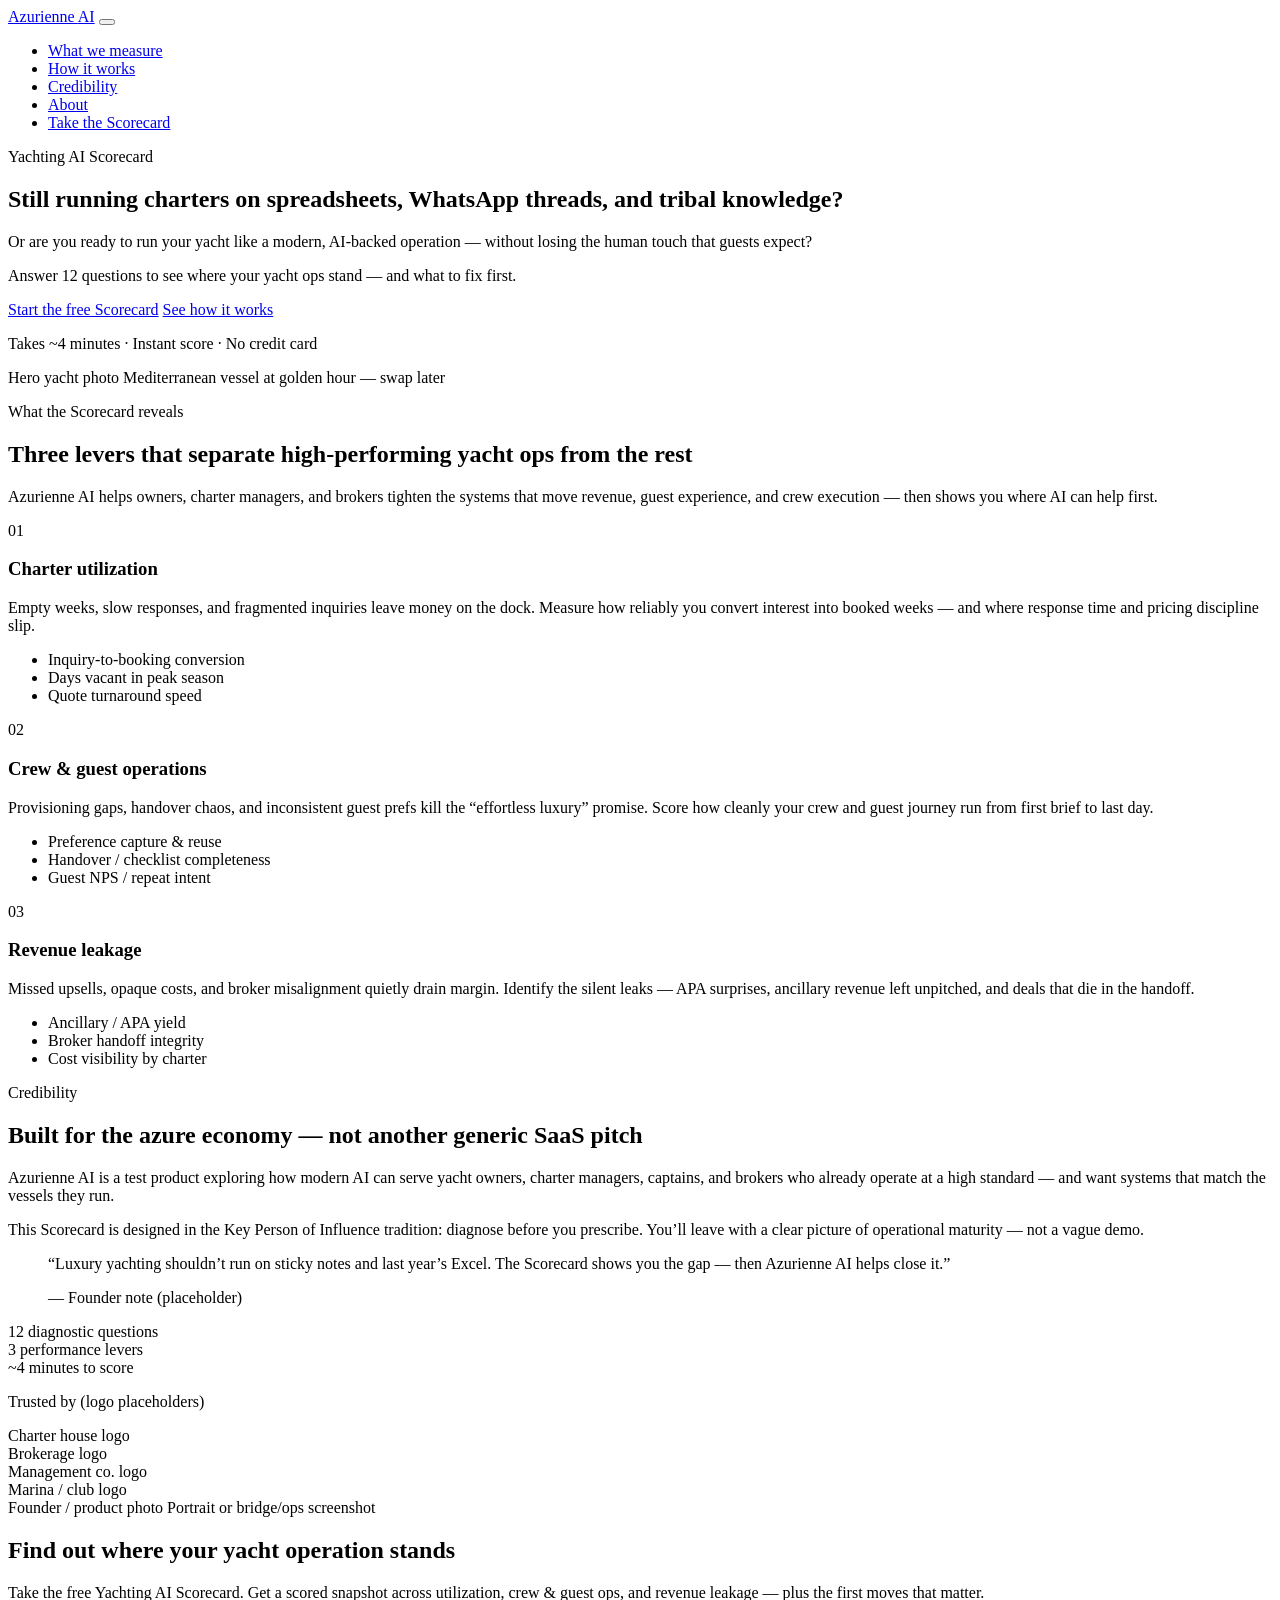
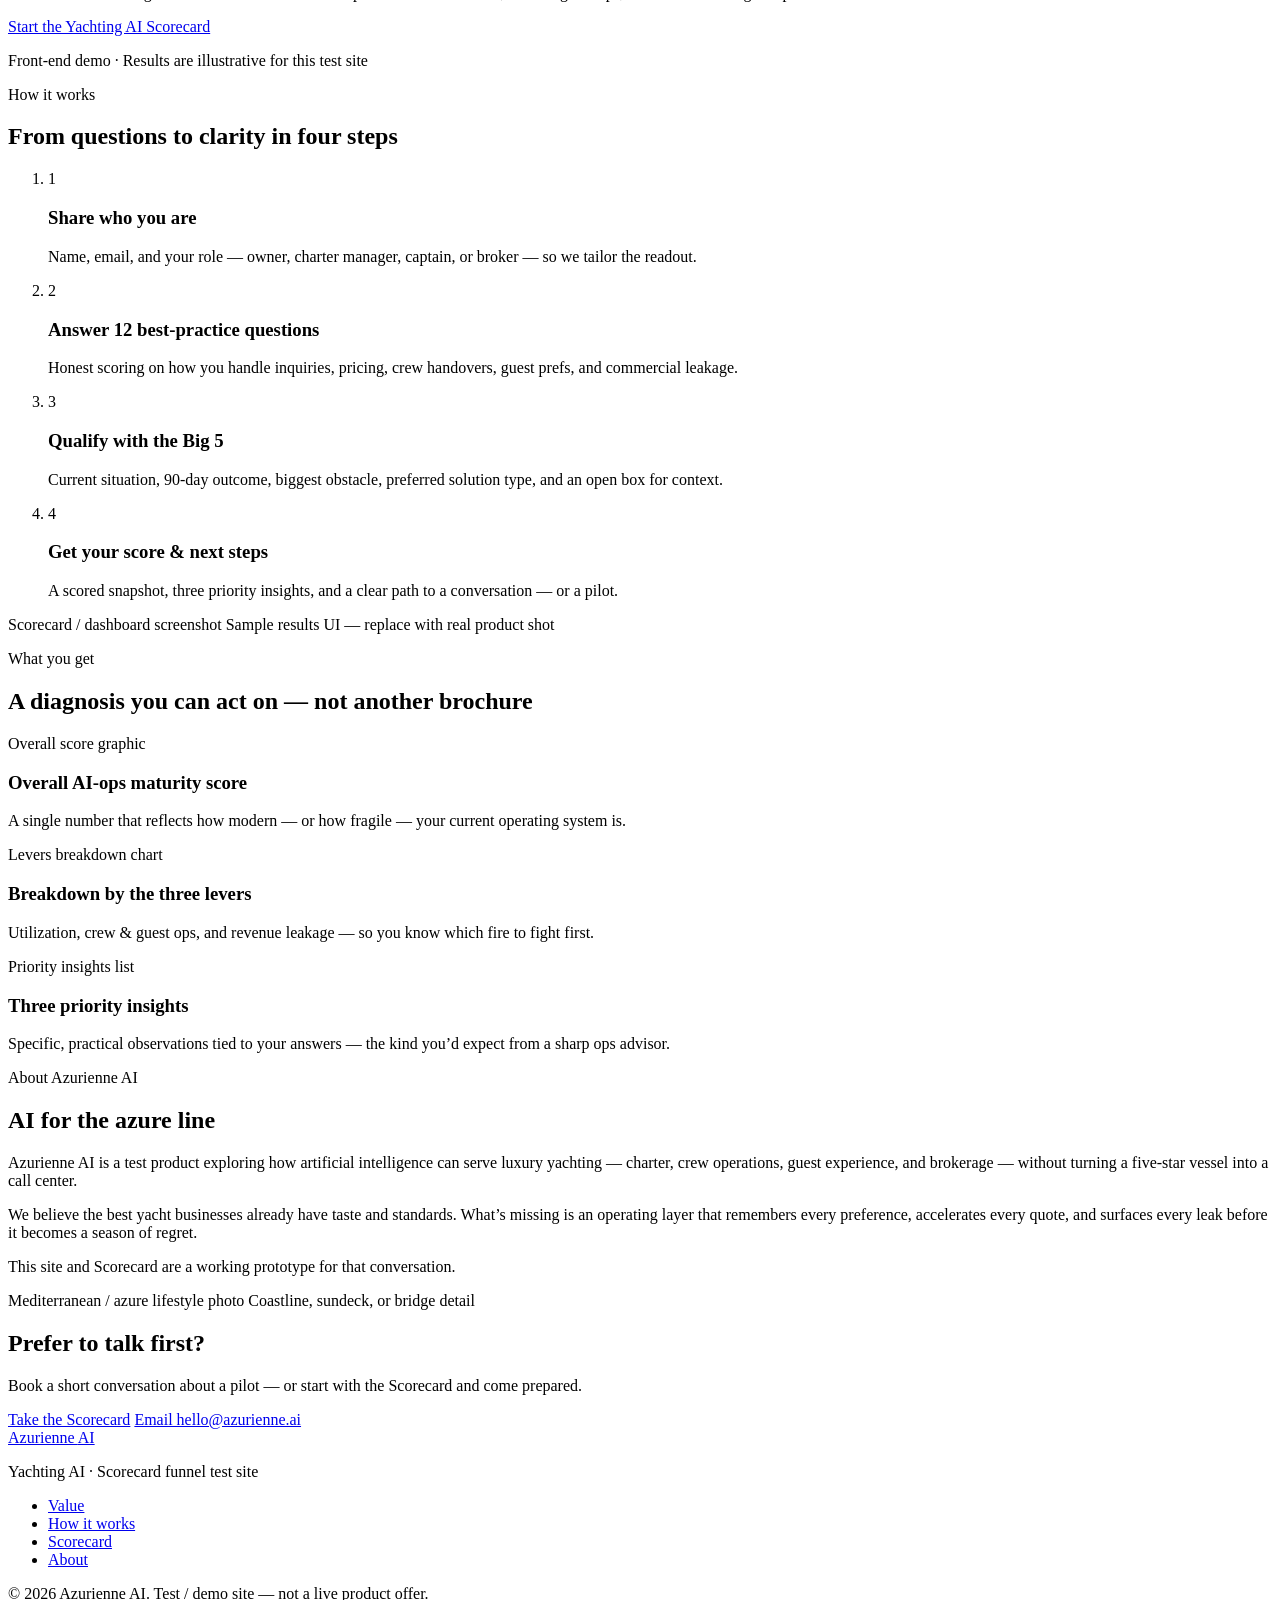
==== index.html @ e201a932 "Add index.html" ====
<!DOCTYPE html>
<html lang="en">
<head>
  <meta charset="UTF-8" />
  <meta name="viewport" content="width=device-width, initial-scale=1.0" />
  <meta name="description" content="Azurienne AI — Discover how AI-ready your yacht operation is. Take the free Yachting AI Scorecard." />
  <title>Azurienne AI | Yachting AI Scorecard</title>
  <link rel="preconnect" href="https://fonts.googleapis.com" />
  <link rel="preconnect" href="https://fonts.gstatic.com" crossorigin />
  <link href="https://fonts.googleapis.com/css2?family=Cormorant+Garamond:ital,wght@0,500;0,600;0,700;1,500&family=Outfit:wght@300;400;500;600;700&display=swap" rel="stylesheet" />
  <link rel="stylesheet" href="styles.css" />
</head>
<body>
  <!-- Sticky nav -->
  <header class="site-header" id="top">
    <nav class="nav" aria-label="Primary">
      <a class="logo" href="index.html">Azurienne <span>AI</span></a>
      <button class="nav-toggle" type="button" aria-expanded="false" aria-controls="nav-menu" aria-label="Open menu">
        <span></span><span></span><span></span>
      </button>
      <ul class="nav-links" id="nav-menu">
        <li><a href="#value">What we measure</a></li>
        <li><a href="#how">How it works</a></li>
        <li><a href="#credibility">Credibility</a></li>
        <li><a href="#about">About</a></li>
        <li><a class="btn btn-primary btn-nav" href="scorecard.html">Take the Scorecard</a></li>
      </ul>
    </nav>
  </header>

  <main>
    <!-- 1. HOOK -->
    <section class="hook" id="hook">
      <div class="container hook-grid">
        <div class="hook-copy">
          <p class="eyebrow">Yachting AI Scorecard</p>
          <h1>Still running charters on spreadsheets, WhatsApp threads, and tribal knowledge?</h1>
          <p class="hook-alt">Or are you ready to run your yacht like a modern, AI-backed operation — without losing the human touch that guests expect?</p>

          <!-- 2. SUBHEADING -->
          <p class="subhead">Answer 12 questions to see where your yacht ops stand — and what to fix first.</p>
          <div class="hook-ctas">
            <a class="btn btn-primary btn-lg" href="scorecard.html">Start the free Scorecard</a>
            <a class="btn btn-ghost btn-lg" href="#how">See how it works</a>
          </div>
          <p class="hook-meta">Takes ~4 minutes · Instant score · No credit card</p>
        </div>
        <div class="hook-visual">
          <div class="img-placeholder img-hero" role="img" aria-label="Hero yacht photo placeholder">
            <span class="img-label">Hero yacht photo</span>
            <span class="img-hint">Mediterranean vessel at golden hour — swap later</span>
          </div>
        </div>
      </div>
    </section>

    <!-- 3. VALUE PROPOSITION — three measurable areas -->
    <section class="value" id="value">
      <div class="container">
        <p class="section-eyebrow">What the Scorecard reveals</p>
        <h2 class="section-title">Three levers that separate high-performing yacht ops from the rest</h2>
        <p class="section-lead">Azurienne AI helps owners, charter managers, and brokers tighten the systems that move revenue, guest experience, and crew execution — then shows you where AI can help first.</p>
        <div class="value-grid">
          <article class="value-card">
            <div class="value-num" aria-hidden="true">01</div>
            <h3>Charter utilization</h3>
            <p>Empty weeks, slow responses, and fragmented inquiries leave money on the dock. Measure how reliably you convert interest into booked weeks — and where response time and pricing discipline slip.</p>
            <ul class="value-metrics">
              <li>Inquiry-to-booking conversion</li>
              <li>Days vacant in peak season</li>
              <li>Quote turnaround speed</li>
            </ul>
          </article>
          <article class="value-card">
            <div class="value-num" aria-hidden="true">02</div>
            <h3>Crew & guest operations</h3>
            <p>Provisioning gaps, handover chaos, and inconsistent guest prefs kill the “effortless luxury” promise. Score how cleanly your crew and guest journey run from first brief to last day.</p>
            <ul class="value-metrics">
              <li>Preference capture & reuse</li>
              <li>Handover / checklist completeness</li>
              <li>Guest NPS / repeat intent</li>
            </ul>
          </article>
          <article class="value-card">
            <div class="value-num" aria-hidden="true">03</div>
            <h3>Revenue leakage</h3>
            <p>Missed upsells, opaque costs, and broker misalignment quietly drain margin. Identify the silent leaks — APA surprises, ancillary revenue left unpitched, and deals that die in the handoff.</p>
            <ul class="value-metrics">
              <li>Ancillary / APA yield</li>
              <li>Broker handoff integrity</li>
              <li>Cost visibility by charter</li>
            </ul>
          </article>
        </div>
      </div>
    </section>

    <!-- 4. CREDIBILITY -->
    <section class="credibility" id="credibility">
      <div class="container">
        <div class="cred-grid">
          <div class="cred-copy">
            <p class="section-eyebrow">Credibility</p>
            <h2 class="section-title">Built for the azure economy — not another generic SaaS pitch</h2>
            <p>Azurienne AI is a test product exploring how modern AI can serve yacht owners, charter managers, captains, and brokers who already operate at a high standard — and want systems that match the vessels they run.</p>
            <p>This Scorecard is designed in the Key Person of Influence tradition: diagnose before you prescribe. You’ll leave with a clear picture of operational maturity — not a vague demo.</p>
            <blockquote class="founder-note">
              <p>“Luxury yachting shouldn’t run on sticky notes and last year’s Excel. The Scorecard shows you the gap — then Azurienne AI helps close it.”</p>
              <footer>— Founder note (placeholder)</footer>
            </blockquote>
          </div>
          <div class="cred-side">
            <div class="metrics-row" aria-label="Placeholder metrics">
              <div class="metric">
                <span class="metric-value">12</span>
                <span class="metric-label">diagnostic questions</span>
              </div>
              <div class="metric">
                <span class="metric-value">3</span>
                <span class="metric-label">performance levers</span>
              </div>
              <div class="metric">
                <span class="metric-value">~4</span>
                <span class="metric-label">minutes to score</span>
              </div>
            </div>
            <p class="logo-bar-label">Trusted by (logo placeholders)</p>
            <div class="logo-bar">
              <div class="logo-ph" role="img" aria-label="Partner logo placeholder">Charter house logo</div>
              <div class="logo-ph" role="img" aria-label="Partner logo placeholder">Brokerage logo</div>
              <div class="logo-ph" role="img" aria-label="Partner logo placeholder">Management co. logo</div>
              <div class="logo-ph" role="img" aria-label="Partner logo placeholder">Marina / club logo</div>
            </div>
            <div class="img-placeholder img-cred" role="img" aria-label="Founder or product photo placeholder">
              <span class="img-label">Founder / product photo</span>
              <span class="img-hint">Portrait or bridge/ops screenshot</span>
            </div>
          </div>
        </div>
      </div>
    </section>

    <!-- 5. PRIMARY CTA -->
    <section class="primary-cta" id="cta">
      <div class="container cta-inner">
        <h2>Find out where your yacht operation stands</h2>
        <p>Take the free Yachting AI Scorecard. Get a scored snapshot across utilization, crew & guest ops, and revenue leakage — plus the first moves that matter.</p>
        <a class="btn btn-primary btn-lg" href="scorecard.html">Start the Yachting AI Scorecard</a>
        <p class="hook-meta">Front-end demo · Results are illustrative for this test site</p>
      </div>
    </section>

    <!-- Supporting: How it works -->
    <section class="how" id="how">
      <div class="container">
        <p class="section-eyebrow">How it works</p>
        <h2 class="section-title">From questions to clarity in four steps</h2>
        <ol class="steps">
          <li class="step">
            <span class="step-num">1</span>
            <h3>Share who you are</h3>
            <p>Name, email, and your role — owner, charter manager, captain, or broker — so we tailor the readout.</p>
          </li>
          <li class="step">
            <span class="step-num">2</span>
            <h3>Answer 12 best-practice questions</h3>
            <p>Honest scoring on how you handle inquiries, pricing, crew handovers, guest prefs, and commercial leakage.</p>
          </li>
          <li class="step">
            <span class="step-num">3</span>
            <h3>Qualify with the Big 5</h3>
            <p>Current situation, 90-day outcome, biggest obstacle, preferred solution type, and an open box for context.</p>
          </li>
          <li class="step">
            <span class="step-num">4</span>
            <h3>Get your score & next steps</h3>
            <p>A scored snapshot, three priority insights, and a clear path to a conversation — or a pilot.</p>
          </li>
        </ol>
        <div class="img-placeholder img-wide" role="img" aria-label="Scorecard dashboard screenshot placeholder">
          <span class="img-label">Scorecard / dashboard screenshot</span>
          <span class="img-hint">Sample results UI — replace with real product shot</span>
        </div>
      </div>
    </section>

    <!-- Supporting: What you get -->
    <section class="what-you-get" id="results-preview">
      <div class="container">
        <p class="section-eyebrow">What you get</p>
        <h2 class="section-title">A diagnosis you can act on — not another brochure</h2>
        <div class="get-grid">
          <article class="get-card">
            <div class="img-placeholder img-card" role="img" aria-label="Overall score graphic placeholder">
              <span class="img-label">Overall score graphic</span>
            </div>
            <h3>Overall AI-ops maturity score</h3>
            <p>A single number that reflects how modern — or how fragile — your current operating system is.</p>
          </article>
          <article class="get-card">
            <div class="img-placeholder img-card" role="img" aria-label="Three levers breakdown placeholder">
              <span class="img-label">Levers breakdown chart</span>
            </div>
            <h3>Breakdown by the three levers</h3>
            <p>Utilization, crew & guest ops, and revenue leakage — so you know which fire to fight first.</p>
          </article>
          <article class="get-card">
            <div class="img-placeholder img-card" role="img" aria-label="Priority insights list placeholder">
              <span class="img-label">Priority insights list</span>
            </div>
            <h3>Three priority insights</h3>
            <p>Specific, practical observations tied to your answers — the kind you’d expect from a sharp ops advisor.</p>
          </article>
        </div>
      </div>
    </section>

    <!-- Soft about -->
    <section class="about" id="about">
      <div class="container about-grid">
        <div>
          <p class="section-eyebrow">About Azurienne AI</p>
          <h2 class="section-title">AI for the azure line</h2>
          <p>Azurienne AI is a test product exploring how artificial intelligence can serve luxury yachting — charter, crew operations, guest experience, and brokerage — without turning a five-star vessel into a call center.</p>
          <p>We believe the best yacht businesses already have taste and standards. What’s missing is an operating layer that remembers every preference, accelerates every quote, and surfaces every leak before it becomes a season of regret.</p>
          <p>This site and Scorecard are a working prototype for that conversation.</p>
        </div>
        <div class="img-placeholder img-about" role="img" aria-label="Mediterranean coastline or yacht interior placeholder">
          <span class="img-label">Mediterranean / azure lifestyle photo</span>
          <span class="img-hint">Coastline, sundeck, or bridge detail</span>
        </div>
      </div>
    </section>

    <!-- Soft contact / pilot -->
    <section class="pilot" id="contact">
      <div class="container pilot-inner">
        <h2>Prefer to talk first?</h2>
        <p>Book a short conversation about a pilot — or start with the Scorecard and come prepared.</p>
        <div class="pilot-actions">
          <a class="btn btn-primary" href="scorecard.html">Take the Scorecard</a>
          <a class="btn btn-ghost" href="mailto:hello@azurienne.ai">Email hello@azurienne.ai</a>
        </div>
      </div>
    </section>
  </main>

  <footer class="site-footer">
    <div class="container footer-inner">
      <div class="footer-brand">
        <a class="logo" href="index.html">Azurienne <span>AI</span></a>
        <p>Yachting AI · Scorecard funnel test site</p>
      </div>
      <ul class="footer-links">
        <li><a href="#value">Value</a></li>
        <li><a href="#how">How it works</a></li>
        <li><a href="scorecard.html">Scorecard</a></li>
        <li><a href="#about">About</a></li>
      </ul>
      <p class="footer-note">© 2026 Azurienne AI. Test / demo site — not a live product offer.</p>
    </div>
  </footer>

  <script src="script.js"></script>
</body>
</html>
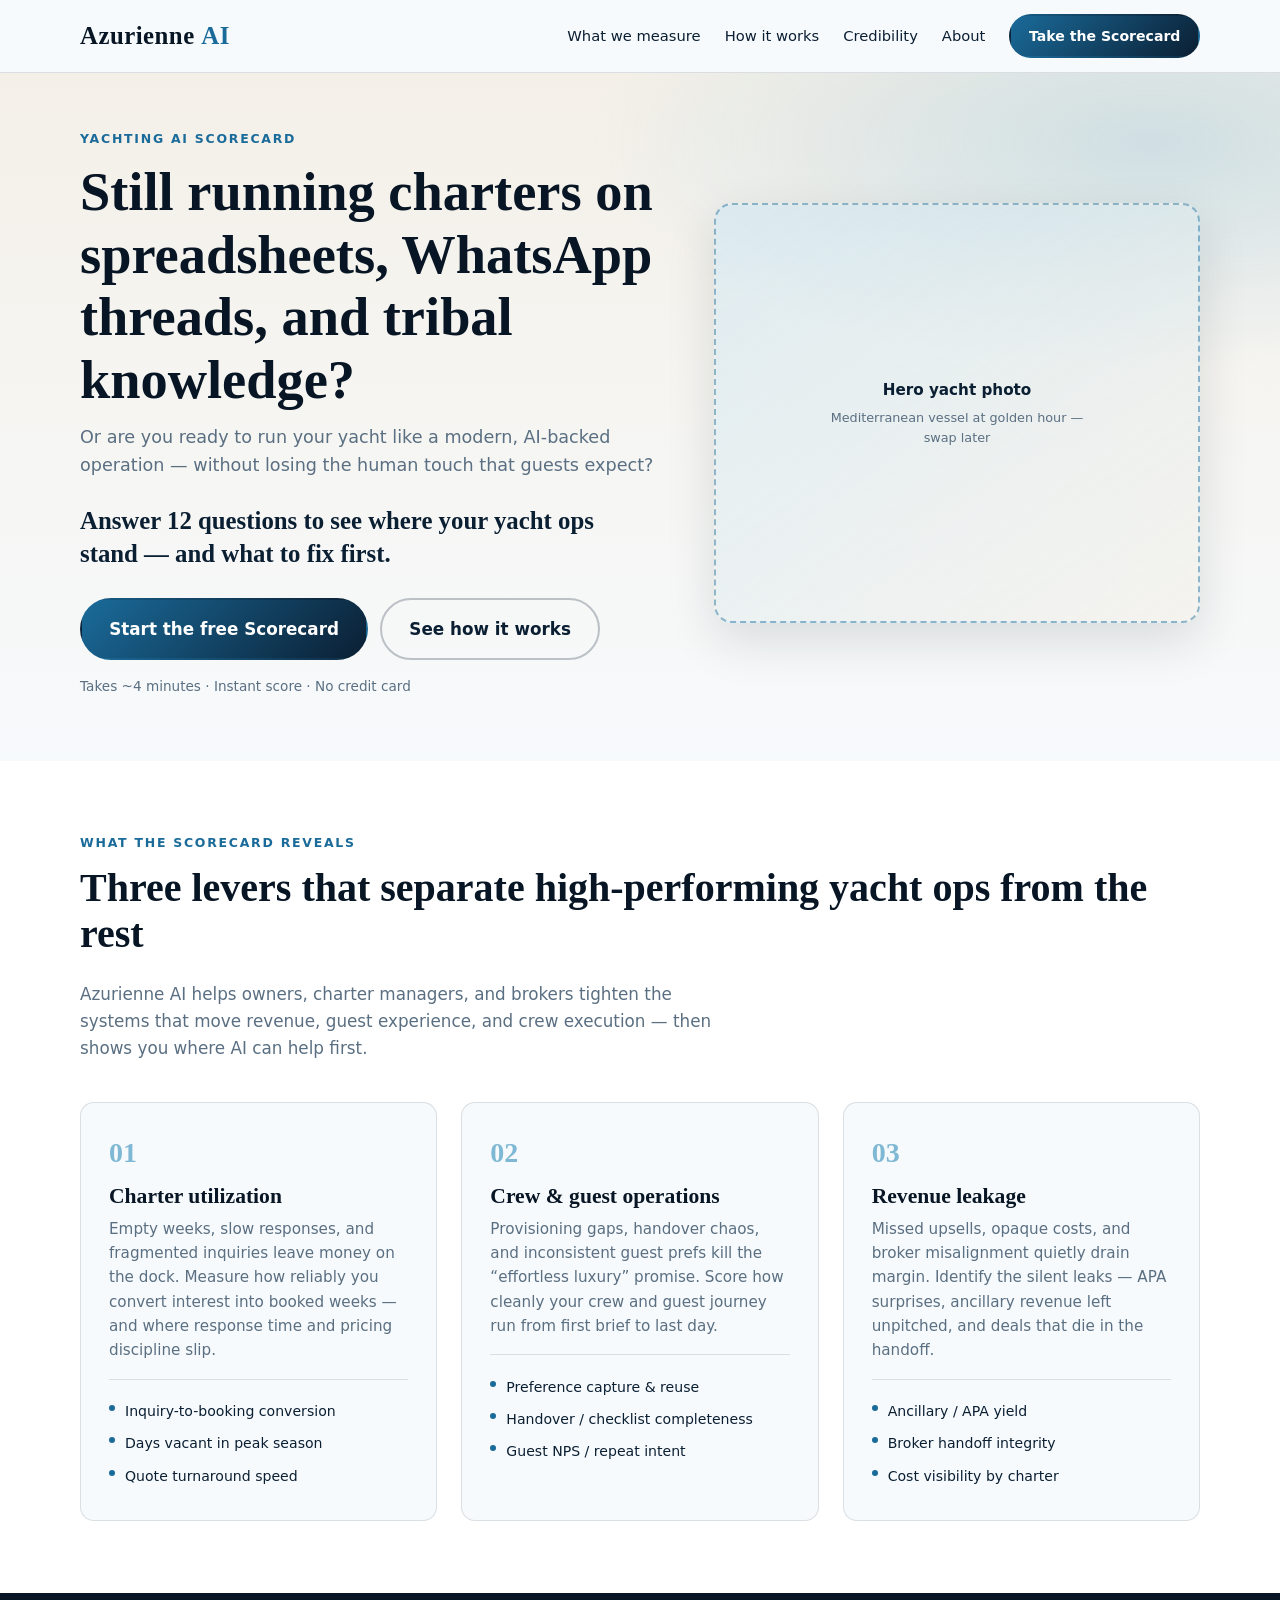
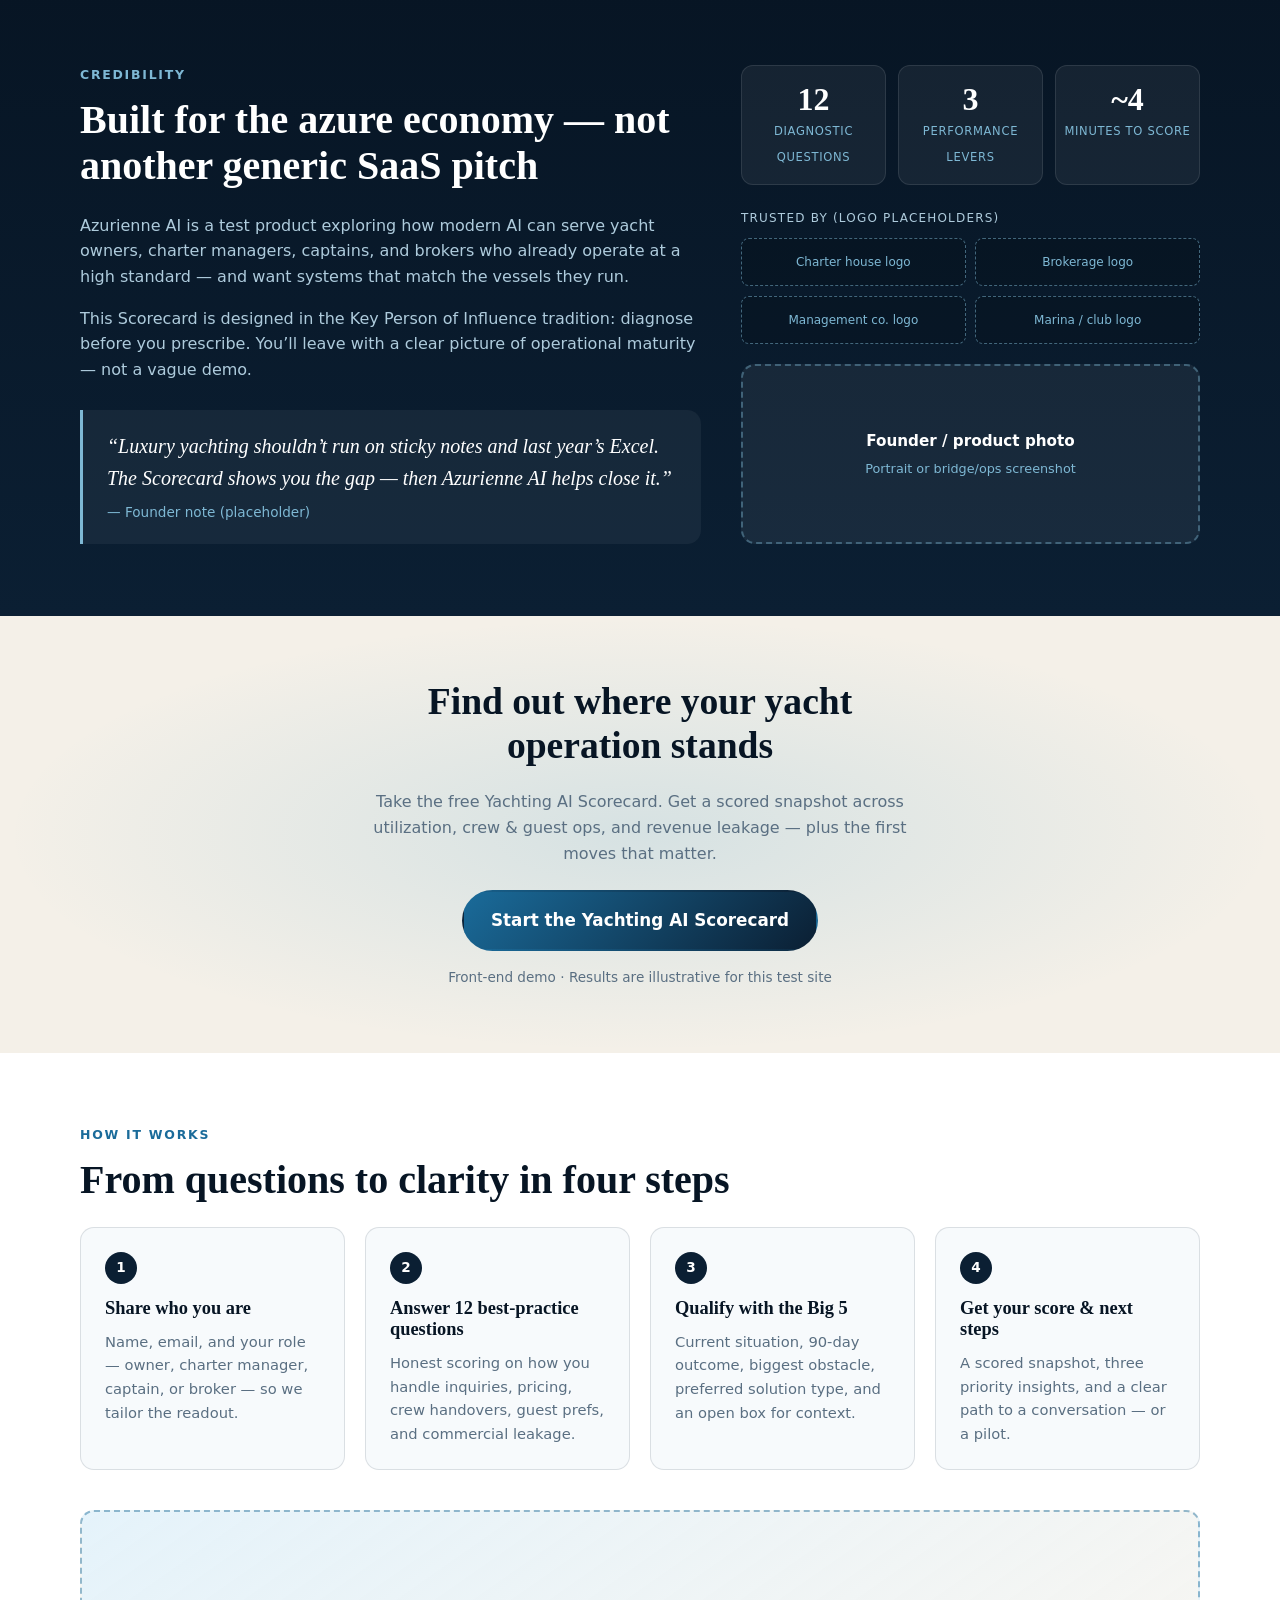
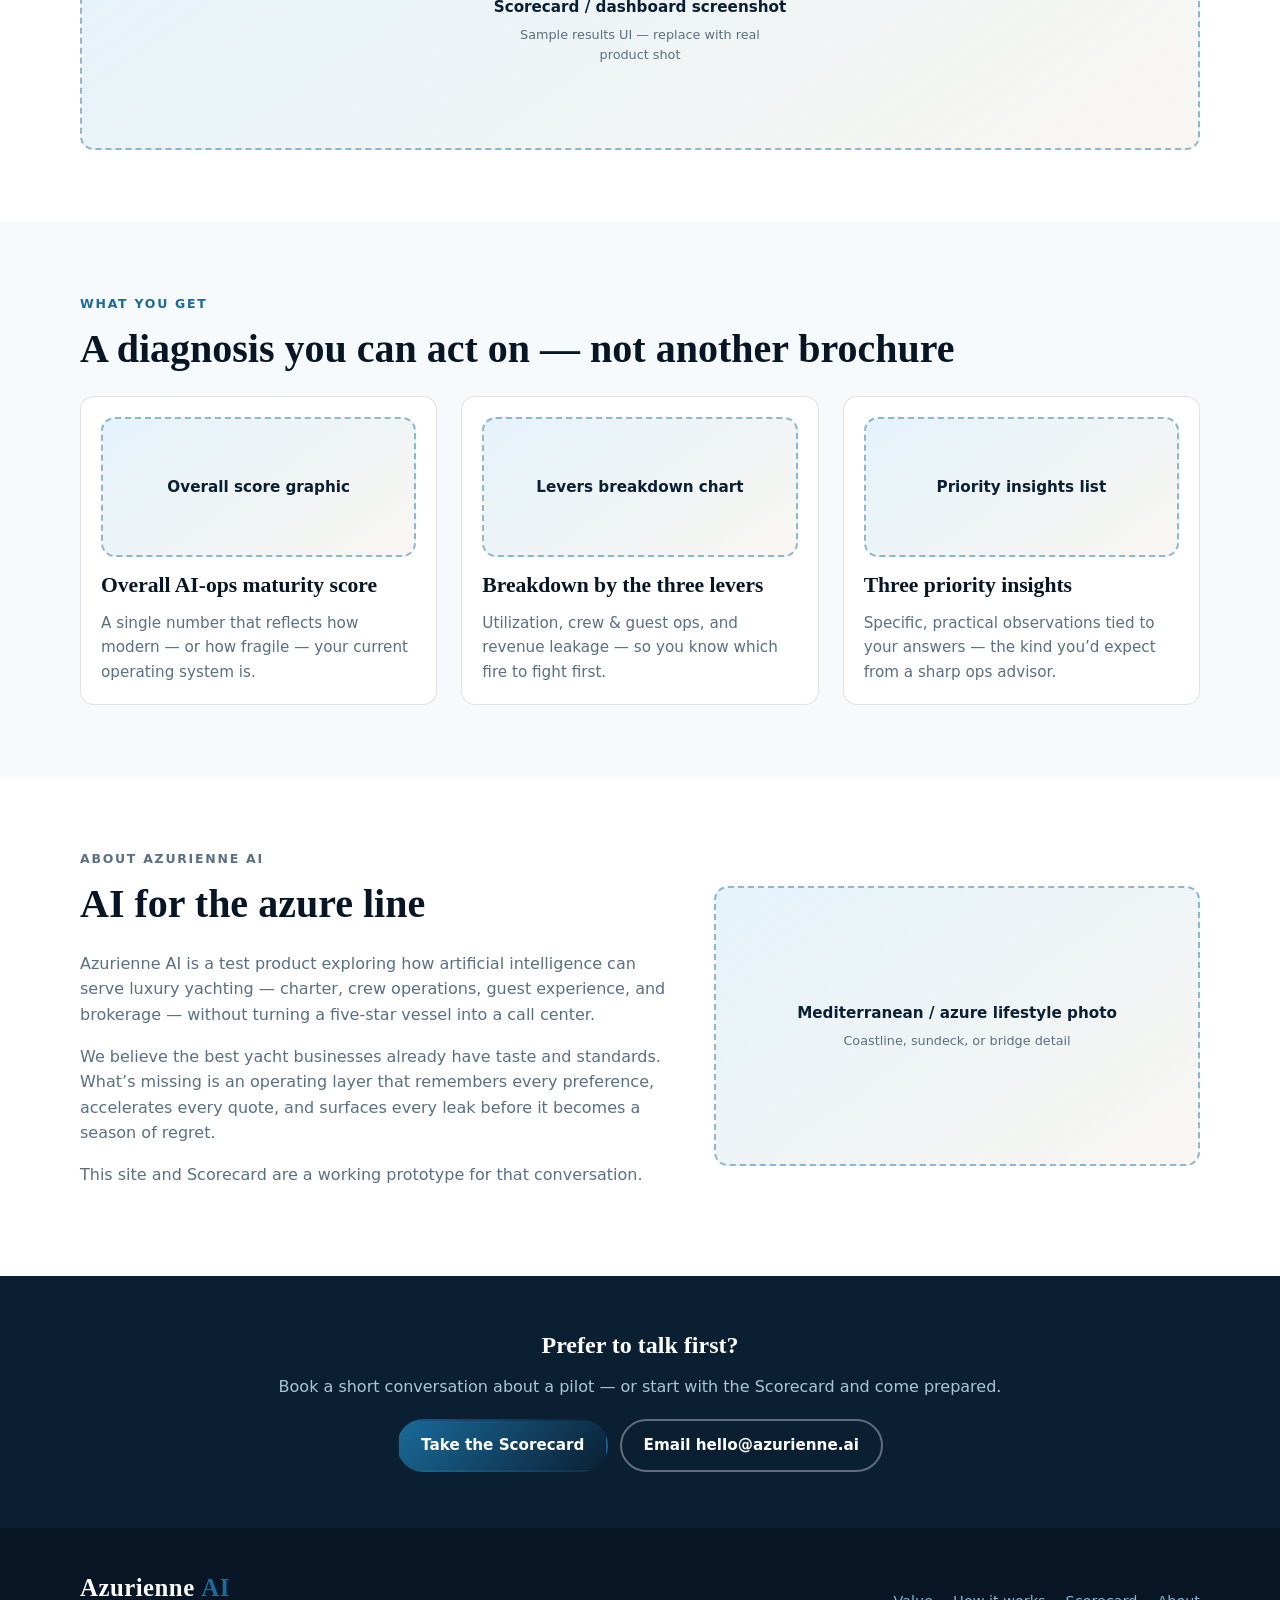
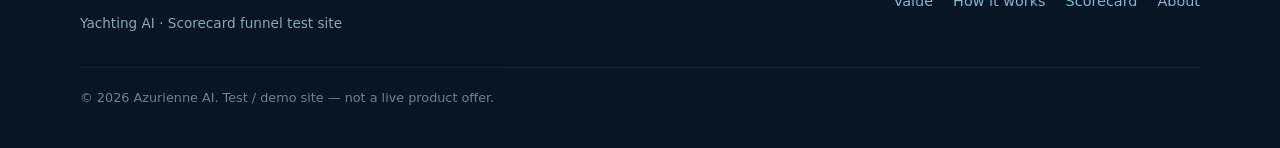
==== commit 76c22564: "Add index.html" ====
--- a/index.html
+++ b/index.html
@@ -9,6 +9,7 @@
   <link rel="preconnect" href="https://fonts.gstatic.com" crossorigin />
   <link href="https://fonts.googleapis.com/css2?family=Cormorant+Garamond:ital,wght@0,500;0,600;0,700;1,500&family=Outfit:wght@300;400;500;600;700&display=swap" rel="stylesheet" />
   <link rel="stylesheet" href="styles.css" />
+  <link rel="stylesheet" href="styles-scorecard.css" />
 </head>
 <body>
   <!-- Sticky nav -->
--- a/styles.css
+++ b/styles.css
@@ -0,0 +1,724 @@
+/* Azurienne AI — luxury azure / navy palette */
+:root {
+  --navy: #0b1f33;
+  --navy-deep: #071524;
+  --azure: #1a6b9a;
+  --azure-bright: #2a8fc4;
+  --azure-soft: #c5e4f5;
+  --seafoam: #7eb8d4;
+  --sand: #f4f0e8;
+  --white: #ffffff;
+  --off-white: #f7fafc;
+  --muted: #5a6f82;
+  --border: rgba(11, 31, 51, 0.12);
+  --shadow: 0 18px 50px rgba(7, 21, 36, 0.12);
+  --radius: 14px;
+  --font-display: "Cormorant Garamond", Georgia, serif;
+  --font-body: "Outfit", system-ui, -apple-system, sans-serif;
+  --header-h: 72px;
+  --max: 1120px;
+}
+
+*,
+*::before,
+*::after {
+  box-sizing: border-box;
+}
+
+html {
+  scroll-behavior: smooth;
+}
+
+body {
+  margin: 0;
+  font-family: var(--font-body);
+  font-weight: 400;
+  color: var(--navy);
+  background: var(--off-white);
+  line-height: 1.6;
+  -webkit-font-smoothing: antialiased;
+}
+
+img {
+  max-width: 100%;
+  display: block;
+}
+
+a {
+  color: var(--azure);
+  text-decoration: none;
+}
+
+a:hover {
+  color: var(--azure-bright);
+}
+
+h1, h2, h3 {
+  font-family: var(--font-display);
+  font-weight: 600;
+  line-height: 1.15;
+  color: var(--navy-deep);
+  margin: 0 0 0.6em;
+}
+
+h1 { font-size: clamp(2.1rem, 5vw, 3.4rem); }
+h2.section-title,
+.section-title { font-size: clamp(1.75rem, 3.5vw, 2.5rem); }
+h3 { font-size: 1.35rem; }
+
+p { margin: 0 0 1em; }
+
+.container {
+  width: min(100% - 2rem, var(--max));
+  margin-inline: auto;
+}
+
+.visually-hidden {
+  position: absolute;
+  width: 1px;
+  height: 1px;
+  padding: 0;
+  margin: -1px;
+  overflow: hidden;
+  clip: rect(0, 0, 0, 0);
+  border: 0;
+}
+
+.hidden { display: none !important; }
+
+/* Buttons */
+.btn {
+  display: inline-flex;
+  align-items: center;
+  justify-content: center;
+  gap: 0.4rem;
+  padding: 0.75rem 1.35rem;
+  border-radius: 999px;
+  font-family: var(--font-body);
+  font-size: 0.95rem;
+  font-weight: 600;
+  border: 2px solid transparent;
+  cursor: pointer;
+  transition: background 0.2s, color 0.2s, border-color 0.2s, transform 0.15s;
+  text-decoration: none;
+}
+
+.btn:active { transform: translateY(1px); }
+
+.btn-primary {
+  background: linear-gradient(135deg, var(--azure) 0%, var(--navy) 100%);
+  color: var(--white);
+  border-color: transparent;
+}
+
+.btn-primary:hover {
+  background: linear-gradient(135deg, var(--azure-bright) 0%, var(--azure) 100%);
+  color: var(--white);
+}
+
+.btn-ghost {
+  background: transparent;
+  color: var(--navy);
+  border-color: rgba(11, 31, 51, 0.25);
+}
+
+.btn-ghost:hover {
+  border-color: var(--azure);
+  color: var(--azure);
+  background: rgba(42, 143, 196, 0.06);
+}
+
+.btn-lg {
+  padding: 0.95rem 1.7rem;
+  font-size: 1.05rem;
+}
+
+.btn-nav {
+  padding: 0.55rem 1.1rem;
+  font-size: 0.88rem;
+}
+
+/* Header / nav */
+.site-header {
+  position: sticky;
+  top: 0;
+  z-index: 100;
+  background: rgba(247, 250, 252, 0.92);
+  backdrop-filter: blur(12px);
+  border-bottom: 1px solid var(--border);
+}
+
+.nav {
+  width: min(100% - 2rem, var(--max));
+  margin-inline: auto;
+  min-height: var(--header-h);
+  display: flex;
+  align-items: center;
+  justify-content: space-between;
+  gap: 1rem;
+}
+
+.logo {
+  font-family: var(--font-display);
+  font-size: 1.55rem;
+  font-weight: 700;
+  color: var(--navy-deep);
+  letter-spacing: 0.02em;
+}
+
+.logo span {
+  color: var(--azure);
+  font-weight: 600;
+}
+
+.logo:hover { color: var(--navy-deep); }
+.logo:hover span { color: var(--azure-bright); }
+
+.nav-links {
+  list-style: none;
+  margin: 0;
+  padding: 0;
+  display: flex;
+  align-items: center;
+  gap: 1.5rem;
+}
+
+.nav-links a:not(.btn) {
+  color: var(--navy);
+  font-size: 0.92rem;
+  font-weight: 500;
+}
+
+.nav-links a:not(.btn):hover {
+  color: var(--azure);
+}
+
+.nav-toggle {
+  display: none;
+  flex-direction: column;
+  gap: 5px;
+  background: none;
+  border: none;
+  padding: 8px;
+  cursor: pointer;
+}
+
+.nav-toggle span {
+  display: block;
+  width: 22px;
+  height: 2px;
+  background: var(--navy);
+  border-radius: 2px;
+}
+
+@media (max-width: 768px) {
+  .nav-toggle { display: flex; }
+
+  .nav-links {
+    position: absolute;
+    top: var(--header-h);
+    left: 0;
+    right: 0;
+    flex-direction: column;
+    align-items: stretch;
+    gap: 0;
+    background: var(--white);
+    border-bottom: 1px solid var(--border);
+    padding: 0.5rem 0;
+    display: none;
+  }
+
+  .nav-links.open { display: flex; }
+
+  .nav-links li {
+    border-bottom: 1px solid var(--border);
+  }
+
+  .nav-links a {
+    display: block;
+    padding: 0.9rem 1.25rem;
+  }
+
+  .nav-links .btn-nav {
+    margin: 0.75rem 1.25rem;
+    text-align: center;
+  }
+}
+
+/* Eyebrows & section chrome */
+.eyebrow,
+.section-eyebrow {
+  font-size: 0.78rem;
+  font-weight: 600;
+  letter-spacing: 0.14em;
+  text-transform: uppercase;
+  color: var(--azure);
+  margin: 0 0 0.75rem;
+}
+
+.section-lead {
+  max-width: 40rem;
+  color: var(--muted);
+  font-size: 1.05rem;
+  margin-bottom: 2.5rem;
+}
+
+/* Image placeholders */
+.img-placeholder {
+  display: flex;
+  flex-direction: column;
+  align-items: center;
+  justify-content: center;
+  gap: 0.35rem;
+  text-align: center;
+  border: 2px dashed rgba(26, 107, 154, 0.45);
+  border-radius: var(--radius);
+  background:
+    linear-gradient(145deg, rgba(197, 228, 245, 0.45) 0%, rgba(244, 240, 232, 0.6) 100%);
+  color: var(--azure);
+  padding: 1.5rem;
+  min-height: 160px;
+}
+
+.img-label {
+  font-weight: 600;
+  font-size: 0.95rem;
+  color: var(--navy);
+}
+
+.img-hint {
+  font-size: 0.8rem;
+  color: var(--muted);
+  max-width: 16rem;
+}
+
+.img-hero {
+  min-height: clamp(260px, 42vw, 420px);
+  border-radius: 18px;
+  box-shadow: var(--shadow);
+}
+
+.img-wide { min-height: 240px; margin-top: 2.5rem; }
+.img-card { min-height: 140px; margin-bottom: 1rem; }
+.img-about { min-height: 280px; }
+.img-cred { min-height: 180px; margin-top: 1.25rem; }
+.img-results { min-height: 180px; margin: 1.75rem 0; }
+
+/* ========== LANDING: HOOK ========== */
+.hook {
+  padding: 3.5rem 0 4rem;
+  background:
+    radial-gradient(ellipse 80% 60% at 90% 10%, rgba(42, 143, 196, 0.18), transparent 55%),
+    linear-gradient(180deg, var(--sand) 0%, var(--off-white) 100%);
+}
+
+.hook-grid {
+  display: grid;
+  grid-template-columns: 1.1fr 0.9fr;
+  gap: 2.5rem;
+  align-items: center;
+}
+
+.hook-copy h1 {
+  margin-bottom: 0.75rem;
+}
+
+.hook-alt {
+  font-size: 1.1rem;
+  color: var(--muted);
+  max-width: 36rem;
+}
+
+.subhead {
+  font-family: var(--font-display);
+  font-size: clamp(1.25rem, 2.5vw, 1.55rem);
+  font-weight: 600;
+  color: var(--navy);
+  margin: 1.5rem 0 1.75rem;
+  max-width: 34rem;
+  line-height: 1.35;
+}
+
+.hook-ctas {
+  display: flex;
+  flex-wrap: wrap;
+  gap: 0.75rem;
+  margin-bottom: 1rem;
+}
+
+.hook-meta {
+  font-size: 0.85rem;
+  color: var(--muted);
+  margin: 0;
+}
+
+@media (max-width: 860px) {
+  .hook-grid {
+    grid-template-columns: 1fr;
+  }
+}
+
+/* ========== VALUE ========== */
+.value {
+  padding: 4.5rem 0;
+  background: var(--white);
+}
+
+.value-grid {
+  display: grid;
+  grid-template-columns: repeat(3, 1fr);
+  gap: 1.5rem;
+}
+
+.value-card {
+  background: var(--off-white);
+  border: 1px solid var(--border);
+  border-radius: var(--radius);
+  padding: 1.75rem;
+  transition: box-shadow 0.2s, border-color 0.2s;
+}
+
+.value-card:hover {
+  box-shadow: var(--shadow);
+  border-color: rgba(26, 107, 154, 0.3);
+}
+
+.value-num {
+  font-family: var(--font-display);
+  font-size: 1.75rem;
+  color: var(--seafoam);
+  font-weight: 700;
+  margin-bottom: 0.5rem;
+}
+
+.value-card h3 { margin-bottom: 0.5rem; }
+
+.value-card p {
+  color: var(--muted);
+  font-size: 0.95rem;
+}
+
+.value-metrics {
+  list-style: none;
+  margin: 1rem 0 0;
+  padding: 0;
+  border-top: 1px solid var(--border);
+  padding-top: 1rem;
+}
+
+.value-metrics li {
+  font-size: 0.88rem;
+  font-weight: 500;
+  color: var(--navy);
+  padding: 0.3rem 0 0.3rem 1rem;
+  position: relative;
+}
+
+.value-metrics li::before {
+  content: "";
+  position: absolute;
+  left: 0;
+  top: 0.7em;
+  width: 6px;
+  height: 6px;
+  border-radius: 50%;
+  background: var(--azure);
+}
+
+@media (max-width: 860px) {
+  .value-grid { grid-template-columns: 1fr; }
+}
+
+/* ========== CREDIBILITY ========== */
+.credibility {
+  padding: 4.5rem 0;
+  background:
+    linear-gradient(180deg, var(--navy-deep) 0%, var(--navy) 100%);
+  color: var(--azure-soft);
+}
+
+.credibility .section-eyebrow { color: var(--seafoam); }
+.credibility .section-title { color: var(--white); }
+.credibility p { color: rgba(197, 228, 245, 0.88); }
+
+.cred-grid {
+  display: grid;
+  grid-template-columns: 1.15fr 0.85fr;
+  gap: 2.5rem;
+  align-items: start;
+}
+
+.founder-note {
+  margin: 1.75rem 0 0;
+  padding: 1.25rem 1.5rem;
+  border-left: 3px solid var(--seafoam);
+  background: rgba(255, 255, 255, 0.05);
+  border-radius: 0 var(--radius) var(--radius) 0;
+}
+
+.founder-note p {
+  font-family: var(--font-display);
+  font-size: 1.25rem;
+  font-style: italic;
+  color: var(--white);
+  margin-bottom: 0.5rem;
+}
+
+.founder-note footer {
+  font-size: 0.85rem;
+  color: var(--seafoam);
+}
+
+.metrics-row {
+  display: grid;
+  grid-template-columns: repeat(3, 1fr);
+  gap: 0.75rem;
+  margin-bottom: 1.5rem;
+}
+
+.metric {
+  text-align: center;
+  background: rgba(255, 255, 255, 0.06);
+  border: 1px solid rgba(255, 255, 255, 0.1);
+  border-radius: 12px;
+  padding: 1rem 0.5rem;
+}
+
+.metric-value {
+  display: block;
+  font-family: var(--font-display);
+  font-size: 2rem;
+  font-weight: 700;
+  color: var(--white);
+  line-height: 1.1;
+}
+
+.metric-label {
+  font-size: 0.72rem;
+  color: var(--seafoam);
+  text-transform: uppercase;
+  letter-spacing: 0.06em;
+}
+
+.logo-bar-label {
+  font-size: 0.75rem;
+  text-transform: uppercase;
+  letter-spacing: 0.1em;
+  color: var(--seafoam);
+  margin-bottom: 0.6rem;
+}
+
+.logo-bar {
+  display: grid;
+  grid-template-columns: 1fr 1fr;
+  gap: 0.6rem;
+}
+
+.logo-ph {
+  border: 1px dashed rgba(126, 184, 212, 0.5);
+  border-radius: 8px;
+  padding: 0.85rem 0.5rem;
+  text-align: center;
+  font-size: 0.75rem;
+  color: var(--seafoam);
+  background: rgba(0, 0, 0, 0.15);
+}
+
+.credibility .img-placeholder {
+  background: rgba(255, 255, 255, 0.06);
+  border-color: rgba(126, 184, 212, 0.4);
+}
+
+.credibility .img-label { color: var(--white); }
+.credibility .img-hint { color: var(--seafoam); }
+
+@media (max-width: 860px) {
+  .cred-grid { grid-template-columns: 1fr; }
+}
+
+/* ========== PRIMARY CTA ========== */
+.primary-cta {
+  padding: 4rem 0;
+  background:
+    radial-gradient(ellipse at center, rgba(42, 143, 196, 0.15), transparent 70%),
+    var(--sand);
+  text-align: center;
+}
+
+.cta-inner {
+  max-width: 36rem;
+}
+
+.cta-inner h2 {
+  font-size: clamp(1.75rem, 3vw, 2.35rem);
+}
+
+.cta-inner p {
+  color: var(--muted);
+}
+
+.cta-inner .btn {
+  margin: 0.5rem 0 1rem;
+}
+
+/* ========== HOW ========== */
+.how {
+  padding: 4.5rem 0;
+  background: var(--white);
+}
+
+.steps {
+  list-style: none;
+  margin: 0;
+  padding: 0;
+  display: grid;
+  grid-template-columns: repeat(4, 1fr);
+  gap: 1.25rem;
+  counter-reset: none;
+}
+
+.step {
+  background: var(--off-white);
+  border-radius: var(--radius);
+  padding: 1.5rem;
+  border: 1px solid var(--border);
+}
+
+.step-num {
+  display: inline-flex;
+  align-items: center;
+  justify-content: center;
+  width: 2rem;
+  height: 2rem;
+  border-radius: 50%;
+  background: var(--navy);
+  color: var(--white);
+  font-size: 0.85rem;
+  font-weight: 600;
+  margin-bottom: 0.85rem;
+}
+
+.step h3 { font-size: 1.15rem; }
+.step p { font-size: 0.92rem; color: var(--muted); margin: 0; }
+
+@media (max-width: 900px) {
+  .steps { grid-template-columns: 1fr 1fr; }
+}
+
+@media (max-width: 520px) {
+  .steps { grid-template-columns: 1fr; }
+}
+
+/* ========== WHAT YOU GET ========== */
+.what-you-get {
+  padding: 4.5rem 0;
+  background: var(--off-white);
+}
+
+.get-grid {
+  display: grid;
+  grid-template-columns: repeat(3, 1fr);
+  gap: 1.5rem;
+}
+
+.get-card {
+  background: var(--white);
+  border-radius: var(--radius);
+  padding: 1.25rem;
+  border: 1px solid var(--border);
+}
+
+.get-card p { color: var(--muted); font-size: 0.95rem; margin: 0; }
+
+@media (max-width: 860px) {
+  .get-grid { grid-template-columns: 1fr; }
+}
+
+/* ========== ABOUT ========== */
+.about {
+  padding: 4.5rem 0;
+  background: var(--white);
+}
+
+.about-grid {
+  display: grid;
+  grid-template-columns: 1.1fr 0.9fr;
+  gap: 2.5rem;
+  align-items: center;
+}
+
+.about p { color: var(--muted); }
+
+@media (max-width: 860px) {
+  .about-grid { grid-template-columns: 1fr; }
+}
+
+/* ========== PILOT ========== */
+.pilot {
+  padding: 3.5rem 0;
+  background: var(--navy);
+  text-align: center;
+  color: var(--azure-soft);
+}
+
+.pilot h2 { color: var(--white); }
+.pilot p { color: rgba(197, 228, 245, 0.85); }
+
+.pilot-actions {
+  display: flex;
+  flex-wrap: wrap;
+  gap: 0.75rem;
+  justify-content: center;
+  margin-top: 1.25rem;
+}
+
+.pilot .btn-ghost {
+  color: var(--white);
+  border-color: rgba(255, 255, 255, 0.35);
+}
+
+.pilot .btn-ghost:hover {
+  border-color: var(--seafoam);
+  color: var(--seafoam);
+  background: rgba(255, 255, 255, 0.06);
+}
+
+/* ========== FOOTER ========== */
+.site-footer {
+  background: var(--navy-deep);
+  color: rgba(197, 228, 245, 0.7);
+  padding: 2.5rem 0;
+  font-size: 0.9rem;
+}
+
+.footer-inner {
+  display: flex;
+  flex-wrap: wrap;
+  gap: 1.5rem;
+  align-items: center;
+  justify-content: space-between;
+}
+
+.footer-brand .logo { color: var(--white); }
+.footer-brand p { margin: 0.35rem 0 0; font-size: 0.85rem; }
+
+.footer-links {
+  list-style: none;
+  margin: 0;
+  padding: 0;
+  display: flex;
+  flex-wrap: wrap;
+  gap: 1.25rem;
+}
+
+.footer-links a { color: var(--seafoam); }
+.footer-links a:hover { color: var(--white); }
+
+.footer-note {
+  width: 100%;
+  margin: 0.5rem 0 0;
+  font-size: 0.8rem;
+  opacity: 0.75;
+  border-top: 1px solid rgba(255, 255, 255, 0.08);
+  padding-top: 1.25rem;
+}
--- a/styles-scorecard.css
+++ b/styles-scorecard.css
@@ -0,0 +1,341 @@
+/* Azurienne AI — scorecard page styles */
+/* ========== SCORECARD PAGE ========== */
+.scorecard-page {
+  background: var(--sand);
+}
+
+.scorecard-main {
+  padding: 2.5rem 0 4rem;
+  min-height: calc(100vh - var(--header-h) - 120px);
+}
+
+.scorecard-wrap {
+  max-width: 720px;
+}
+
+.scorecard-intro h1 {
+  font-size: clamp(1.85rem, 4vw, 2.5rem);
+}
+
+.scorecard-lead {
+  color: var(--muted);
+  margin-bottom: 1.5rem;
+}
+
+.progress {
+  height: 6px;
+  background: rgba(11, 31, 51, 0.1);
+  border-radius: 999px;
+  overflow: hidden;
+  margin-bottom: 0.5rem;
+}
+
+.progress-bar {
+  height: 100%;
+  width: 0%;
+  background: linear-gradient(90deg, var(--azure), var(--seafoam));
+  border-radius: 999px;
+  transition: width 0.35s ease;
+}
+
+.progress-label {
+  font-size: 0.82rem;
+  color: var(--muted);
+  margin-bottom: 1.75rem;
+}
+
+.demo-banner {
+  background: #fff3cd;
+  border: 1px solid #e6d089;
+  color: #5c4b12;
+  padding: 0.85rem 1.1rem;
+  border-radius: 10px;
+  font-size: 0.9rem;
+  margin-bottom: 1.25rem;
+}
+
+.score-panel {
+  background: var(--white);
+  border: 1px solid var(--border);
+  border-radius: 18px;
+  padding: 1.75rem;
+  box-shadow: var(--shadow);
+}
+
+.score-panel fieldset {
+  border: none;
+  margin: 0;
+  padding: 0;
+}
+
+.form-row {
+  margin-bottom: 1.15rem;
+}
+
+.form-row label {
+  display: block;
+  font-size: 0.9rem;
+  font-weight: 500;
+  margin-bottom: 0.4rem;
+  color: var(--navy);
+}
+
+.req { color: var(--azure); }
+
+.form-row input,
+.form-row select,
+.form-row textarea {
+  width: 100%;
+  padding: 0.75rem 0.9rem;
+  border: 1px solid var(--border);
+  border-radius: 10px;
+  font-family: var(--font-body);
+  font-size: 1rem;
+  color: var(--navy);
+  background: var(--off-white);
+  transition: border-color 0.15s, box-shadow 0.15s;
+}
+
+.form-row input:focus,
+.form-row select:focus,
+.form-row textarea:focus {
+  outline: none;
+  border-color: var(--azure);
+  box-shadow: 0 0 0 3px rgba(42, 143, 196, 0.2);
+  background: var(--white);
+}
+
+.form-row textarea { resize: vertical; min-height: 88px; }
+
+.scale-hint {
+  font-size: 0.9rem;
+  color: var(--muted);
+  margin-bottom: 1.5rem;
+  padding: 0.75rem 1rem;
+  background: var(--azure-soft);
+  border-radius: 10px;
+}
+
+.q-block {
+  padding: 1.15rem 0;
+  border-bottom: 1px solid var(--border);
+}
+
+.q-block:last-of-type { border-bottom: none; }
+
+.q-text {
+  font-size: 0.98rem;
+  font-weight: 500;
+  margin-bottom: 0.75rem;
+  color: var(--navy-deep);
+}
+
+.q-num { color: var(--azure); margin-right: 0.25rem; }
+
+.likert {
+  display: flex;
+  flex-wrap: wrap;
+  gap: 0.5rem;
+}
+
+.likert label {
+  display: inline-flex;
+  align-items: center;
+  justify-content: center;
+  gap: 0.35rem;
+  min-width: 3rem;
+  padding: 0.45rem 0.65rem;
+  border: 1px solid var(--border);
+  border-radius: 8px;
+  cursor: pointer;
+  font-size: 0.9rem;
+  font-weight: 500;
+  background: var(--off-white);
+  transition: background 0.15s, border-color 0.15s;
+}
+
+.likert label:hover {
+  border-color: var(--azure);
+}
+
+.likert input {
+  accent-color: var(--azure);
+}
+
+.likert label:has(input:checked) {
+  background: rgba(42, 143, 196, 0.12);
+  border-color: var(--azure);
+  color: var(--navy);
+}
+
+.panel-actions {
+  display: flex;
+  flex-wrap: wrap;
+  gap: 0.75rem;
+  justify-content: flex-end;
+  margin-top: 1.5rem;
+  padding-top: 1.25rem;
+  border-top: 1px solid var(--border);
+}
+
+/* Results */
+.results-header {
+  margin-bottom: 2rem;
+}
+
+.results-greeting {
+  font-family: var(--font-display);
+  font-size: 1.5rem;
+  color: var(--navy);
+  margin-bottom: 1.25rem;
+}
+
+.score-ring-wrap {
+  display: flex;
+  align-items: center;
+  gap: 1.25rem;
+  flex-wrap: wrap;
+}
+
+.score-ring {
+  width: 100px;
+  height: 100px;
+  border-radius: 50%;
+  background:
+    conic-gradient(var(--azure) 0 68%, rgba(11, 31, 51, 0.1) 0);
+  display: grid;
+  place-items: center;
+  position: relative;
+}
+
+.score-ring::before {
+  content: "";
+  position: absolute;
+  inset: 10px;
+  background: var(--white);
+  border-radius: 50%;
+}
+
+.score-ring-value {
+  position: relative;
+  z-index: 1;
+  font-family: var(--font-display);
+  font-size: 2rem;
+  font-weight: 700;
+  color: var(--navy);
+}
+
+.score-caption {
+  font-size: 0.8rem;
+  text-transform: uppercase;
+  letter-spacing: 0.08em;
+  color: var(--muted);
+  margin: 0 0 0.25rem;
+}
+
+.score-band {
+  font-weight: 600;
+  margin: 0;
+  color: var(--navy);
+}
+
+.lever-scores {
+  display: flex;
+  flex-direction: column;
+  gap: 1rem;
+  margin-bottom: 2rem;
+}
+
+.lever-top {
+  display: flex;
+  justify-content: space-between;
+  align-items: baseline;
+  margin-bottom: 0.35rem;
+}
+
+.lever-top h3 {
+  font-size: 1rem;
+  margin: 0;
+  font-family: var(--font-body);
+  font-weight: 600;
+}
+
+.lever-top span {
+  font-weight: 700;
+  color: var(--azure);
+}
+
+.lever-bar {
+  height: 8px;
+  background: rgba(11, 31, 51, 0.08);
+  border-radius: 999px;
+  overflow: hidden;
+}
+
+.lever-bar span {
+  display: block;
+  height: 100%;
+  background: linear-gradient(90deg, var(--azure), var(--seafoam));
+  border-radius: 999px;
+}
+
+.insights-title {
+  display: flex;
+  align-items: center;
+  gap: 0.6rem;
+  margin-bottom: 1rem;
+}
+
+.badge-demo {
+  font-family: var(--font-body);
+  font-size: 0.7rem;
+  font-weight: 600;
+  text-transform: uppercase;
+  letter-spacing: 0.06em;
+  background: #fff3cd;
+  color: #5c4b12;
+  padding: 0.25rem 0.55rem;
+  border-radius: 999px;
+}
+
+.insights {
+  margin: 0 0 1rem;
+  padding-left: 1.25rem;
+}
+
+.insights li {
+  margin-bottom: 1rem;
+  color: var(--muted);
+}
+
+.insights li strong {
+  display: block;
+  color: var(--navy);
+  margin-bottom: 0.25rem;
+}
+
+.results-cta {
+  background: var(--off-white);
+  border-radius: var(--radius);
+  padding: 1.5rem;
+  margin-top: 0.5rem;
+}
+
+.results-cta h3 { margin-bottom: 0.4rem; }
+.results-cta p { color: var(--muted); }
+.results-cta .panel-actions {
+  border-top: none;
+  padding-top: 0.5rem;
+  justify-content: flex-start;
+}
+
+/* Focus visible for a11y */
+:focus-visible {
+  outline: 2px solid var(--azure-bright);
+  outline-offset: 2px;
+}
+
+@media (prefers-reduced-motion: reduce) {
+  html { scroll-behavior: auto; }
+  .btn, .progress-bar { transition: none; }
+}
